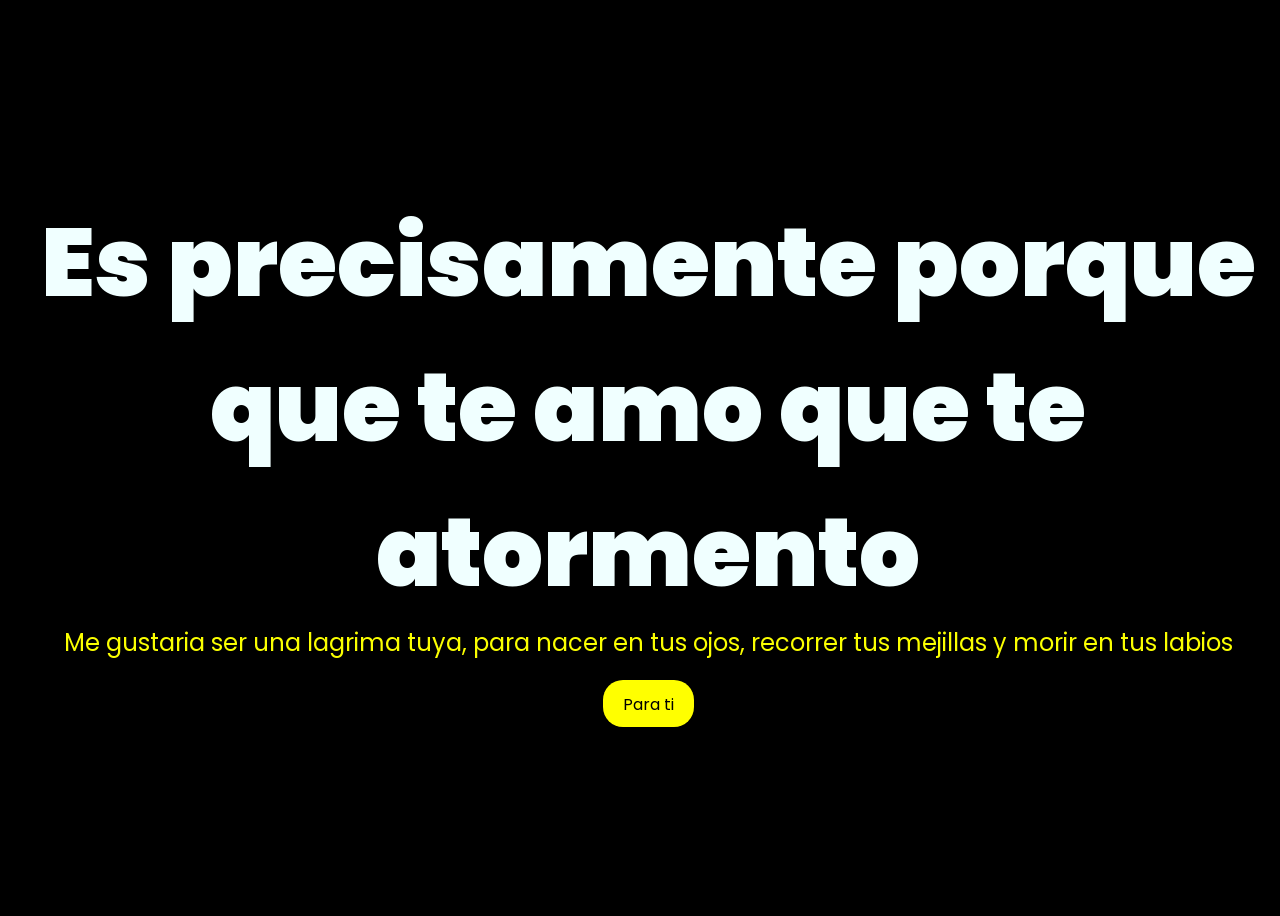
==== index.html @ 308d5e05 "Primer commit - Subiendo mi proyecto" ====
<!DOCTYPE html>
<html lang="en">
<head>
    <meta charset="UTF-8">
    <meta http-equiv="X-UA-Compatible" content="IE=edge">
    <meta name="viewport" content="width=device-width, initial-scale=1.0">
    <link rel="stylesheet" href="css/style.css">
    <link rel="icon" href="img/flowers.png" type="image/x-icon">
    <title>For you</title>
</head>
<body>
    <div class="greetings">

        <span>Es precisamente</span>
        <span>porque que te amo</span>
        <span>que te atormento</span>
    </div>
    
    <div class="greetings">
        <span></span>
        <span></span>
        <span></span>
        <span></span>
        <span></span>
        <span></span>
    </div>
    <div class="description">
        <span>Me gustaria ser una lagrima tuya, para nacer  en tus ojos, recorrer tus mejillas y morir en tus labios </span>
    </div>
    <div class="button">
        <button>
            <a href="FLORES.html">Para ti</a>
        </button>
        
    </div>
</body>
</html>
---- css/style.css ----
@import url('https://fonts.googleapis.com/css2?family=Poppins:ital,wght@0,500;1,900&display=swap');
*{
    font-family: 'Poppins',cursive;
}
body{
    color: azure;
    width: 100%;
    height: 100vh;
    display: flex;
    flex-direction: column;
    align-items: center;
    justify-content: center;
    background-color: black;
}
.greetings{
    font-size: 6rem;
    font-weight: 900;
    text-align: center;
    justify-content: flex-start;
}
.greetings > span{
    animation: glow 2.5s ease-in-out infinite;
}
@keyframes glow{
    0%, 100%{
        color: #fff;
        text-shadow: 0 0 12px #fbff00, 0 0 50px #fbff00, 0 0 100px #fbff00;
    }
    10%, 90%{
        color: #696565;
        text-shadow: none;
    }
}
.greetings > span:nth-child(2){
    animation-delay: .2s ;
}
.greetings > span:nth-child(3){
    animation-delay: .4s ;
}
.greetings > span:nth-child(4){
    animation-delay: .6s;
}
.greetings > span:nth-child(5){
    animation-delay: .8s;
}

.description{
    font-size: 1.5rem;
    margin-bottom: 20px;
}

.button a{
    text-decoration: none;
    font-size: 1rem;
    color: #111;
}

@media screen and (max-width:574px){
    .greetings{
        display: block;
        font-size: 3rem;
        font-weight: 500;
        text-align: center;
    }
    .description{
        font-size: 1rem;
    }
    
    .button a{
        font-size: .5rem;
    }
}

.description{
    color: #fbff00;
}

/* Estilo para el botón */
.button button {
    background-color: yellow; /* Fondo amarillo */
    border: none; /* Sin bordes */
    padding: 10px 20px; /* Ajusta el relleno según tu preferencia */
    font-size: 18px; /* Tamaño de fuente */
    cursor: pointer;
    position: relative; /* Necesario para el resplandor */
    border-radius: 20px; /* Esquinas redondeadas */
    transition: background-color 0.3s ease-in-out; /* Transición suave para el color de fondo */
  }
  
  /* Estilo para el enlace dentro del botón */
  .button button a {
    text-decoration: none; /* Elimina el subrayado del enlace */
    color: inherit; /* Hereda el color del texto del botón */
  }
  
  /* Efecto de resplandor al pasar el cursor sobre el botón */
  .button button:hover {
    background-color: orange; /* Cambia el color de fondo al pasar el mouse a naranja */
    box-shadow: 0 0 10px yellow, 0 0 20px yellow, 0 0 30px yellow; /* Efecto de resplandor amarillo */
  }
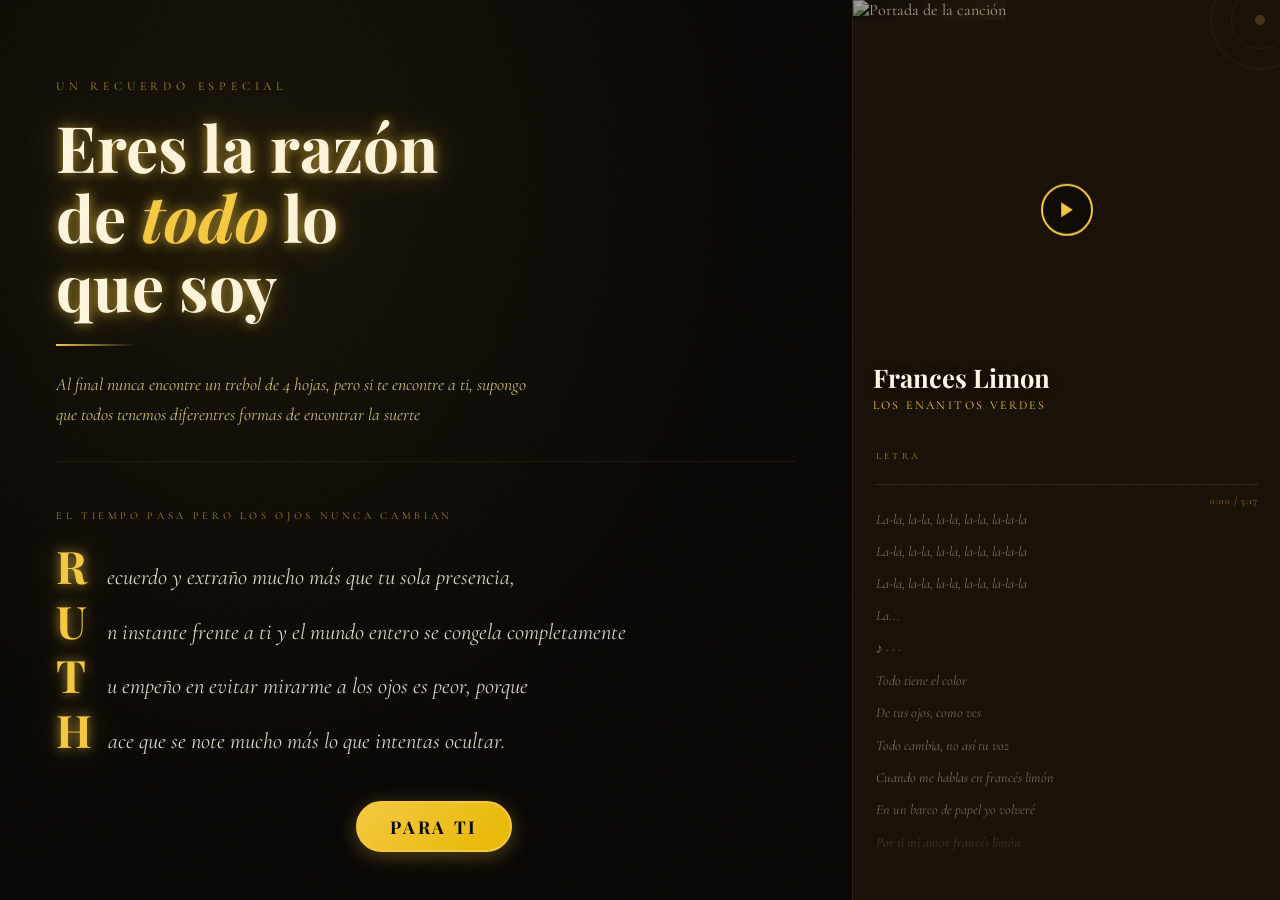
==== commit 89068c7e: "Actualizando la frase principal del index" ====
--- a/index.html
+++ b/index.html
@@ -1,37 +1,732 @@
 <!DOCTYPE html>
-<html lang="en">
+<html lang="es">
 <head>
-    <meta charset="UTF-8">
-    <meta http-equiv="X-UA-Compatible" content="IE=edge">
-    <meta name="viewport" content="width=device-width, initial-scale=1.0">
-    <link rel="stylesheet" href="css/style.css">
-    <link rel="icon" href="img/flowers.png" type="image/x-icon">
-    <title>For you</title>
+  <meta charset="UTF-8">
+  <meta name="viewport" content="width=device-width, initial-scale=1.0">
+  <title>For You RJD</title>
+  <link href="https://fonts.googleapis.com/css2?family=Playfair+Display:ital,wght@0,700;1,400&family=Cormorant+Garamond:ital,wght@0,300;1,600&display=swap" rel="stylesheet">
+  <style>
+    *, *::before, *::after { box-sizing: border-box; margin: 0; padding: 0; }
+
+    :root {
+      --gold: #f5c842;
+      --gold-dim: #a8872a;
+      --cream: #fdf6e3;
+      --dark: #0a0806;
+      --mid: #1a1208;
+      --glow: 0 0 12px #f5c842aa, 0 0 40px #f5c84255;
+    }
+
+    html, body {
+      height: 100%;
+      background: var(--dark);
+      color: var(--cream);
+      font-family: 'Cormorant Garamond', serif;
+      overflow: hidden;
+    }
+
+    /* Grain overlay */
+    body::before {
+      content: '';
+      position: fixed;
+      inset: 0;
+      background-image: url("data:image/svg+xml,%3Csvg viewBox='0 0 200 200' xmlns='http://www.w3.org/2000/svg'%3E%3Cfilter id='n'%3E%3CfeTurbulence type='fractalNoise' baseFrequency='0.9' numOctaves='4' stitchTiles='stitch'/%3E%3C/filter%3E%3Crect width='100%25' height='100%25' filter='url(%23n)' opacity='0.04'/%3E%3C/svg%3E");
+      pointer-events: none;
+      z-index: 100;
+      opacity: 0.4;
+    }
+
+    .layout {
+      display: grid;
+      grid-template-columns: 2fr 1fr;
+      height: 100vh;
+      gap: 0;
+    }
+
+    /* ─── LEFT PANEL ─── */
+    .left-panel {
+      display: flex;
+      flex-direction: column;
+      padding: 3rem 3.5rem;
+      border-right: 1px solid #f5c84222;
+      position: relative;
+      overflow: hidden;
+    }
+
+    .left-panel::after {
+      content: '';
+      position: absolute;
+      inset: 0;
+      background: radial-gradient(ellipse at 30% 20%, #f5c84210 0%, transparent 60%);
+      pointer-events: none;
+    }
+
+    /* Title section — top ~60% */
+    .title-section {
+      flex: 3;
+      display: flex;
+      flex-direction: column;
+      justify-content: center;
+      align-items: flex-start;
+    }
+
+    .eyebrow {
+      font-family: 'Cormorant Garamond', serif;
+      font-size: 0.75rem;
+      letter-spacing: 0.4em;
+      color: var(--gold-dim);
+      text-transform: uppercase;
+      margin-bottom: 1.2rem;
+      opacity: 0;
+      animation: fadeUp 1s 0.3s forwards;
+    }
+
+    .main-title {
+      font-family: 'Playfair Display', serif;
+      font-size: clamp(2.8rem, 5vw, 5rem);
+      font-weight: 700;
+      line-height: 1.08;
+      color: var(--cream);
+      text-shadow: var(--glow);
+      opacity: 0;
+      animation: fadeUp 1s 0.6s forwards;
+    }
+
+    .main-title em {
+      font-style: italic;
+      color: var(--gold);
+    }
+
+    .title-divider {
+      width: 80px;
+      height: 2px;
+      background: linear-gradient(90deg, var(--gold), transparent);
+      margin: 1.5rem 0;
+      opacity: 0;
+      animation: fadeUp 1s 0.9s forwards;
+    }
+
+    .subtitle {
+      font-size: 1.1rem;
+      font-style: italic;
+      color: #c9b97a;
+      max-width: 480px;
+      line-height: 1.7;
+      opacity: 0;
+      animation: fadeUp 1s 1.1s forwards;
+    }
+
+    /* Acrostic section — bottom ~40% */
+    .acrostic-section {
+      flex: 2;
+      display: flex;
+      flex-direction: column;
+      justify-content: center;
+      border-top: 1px solid #f5c84215;
+      padding-top: 2rem;
+    }
+
+    .acrostic-label {
+      font-size: 0.65rem;
+      letter-spacing: 0.35em;
+      color: var(--gold-dim);
+      text-transform: uppercase;
+      margin-bottom: 1.4rem;
+      opacity: 0;
+      animation: fadeUp 1s 1.3s forwards;
+    }
+
+    .acrostic {
+      display: flex;
+      flex-direction: column;
+      gap: 0.55rem;
+    }
+
+    .acrostic-line {
+      display: flex;
+      align-items: baseline;
+      gap: 1rem;
+      opacity: 0;
+    }
+
+    .acrostic-line:nth-child(1) { animation: slideIn 0.8s 1.6s forwards; }
+    .acrostic-line:nth-child(2) { animation: slideIn 0.8s 1.9s forwards; }
+    .acrostic-line:nth-child(3) { animation: slideIn 0.8s 2.2s forwards; }
+    .acrostic-line:nth-child(4) { animation: slideIn 0.8s 2.5s forwards; }
+
+    .acrostic-letter {
+      font-family: 'Playfair Display', serif;
+      font-size: clamp(2rem, 3.5vw, 3.2rem);
+      font-weight: 700;
+      color: var(--gold);
+      text-shadow: var(--glow);
+      line-height: 1;
+      min-width: 2.2rem;
+    }
+
+    .acrostic-phrase {
+      font-family: 'Cormorant Garamond', serif;
+      font-size: clamp(1rem, 1.8vw, 1.4rem);
+      font-style: italic;
+      color: var(--cream);
+      opacity: 0.85;
+    }
+
+    /* ─── RIGHT PANEL ─── */
+    .right-panel {
+      display: flex;
+      flex-direction: column;
+      background: var(--mid);
+      position: relative;
+      overflow: hidden;
+    }
+
+    /* Image area — top half */
+    .image-area {
+      flex: 1;
+      position: relative;
+      overflow: hidden;
+      cursor: pointer;
+    }
+
+    .album-img {
+      width: 100%;
+      height: 100%;
+      object-fit: cover;
+      filter: brightness(0.6) sepia(0.3);
+      transition: filter 0.6s;
+    }
+
+    .image-area:hover .album-img,
+    .image-area.playing .album-img {
+      filter: brightness(0.75) sepia(0.1);
+    }
+
+    .img-overlay {
+      position: absolute;
+      inset: 0;
+      background: linear-gradient(to bottom, transparent 40%, var(--mid) 100%);
+    }
+
+    .song-title-block {
+      position: absolute;
+      bottom: 1.2rem;
+      left: 1.2rem;
+      right: 1.2rem;
+    }
+
+    .song-name {
+      font-family: 'Playfair Display', serif;
+      font-size: clamp(1rem, 2vw, 1.6rem);
+      font-weight: 700;
+      color: var(--cream);
+      text-shadow: 0 2px 12px #000a;
+      line-height: 1.2;
+    }
+
+    .song-artist {
+      font-size: 0.75rem;
+      letter-spacing: 0.2em;
+      color: var(--gold);
+      text-transform: uppercase;
+      margin-top: 0.3rem;
+    }
+
+    /* Play button */
+    .play-btn {
+      position: absolute;
+      top: 50%;
+      left: 50%;
+      transform: translate(-50%, -60%);
+      width: 52px;
+      height: 52px;
+      border-radius: 50%;
+      border: 2px solid var(--gold);
+      background: rgba(10,8,6,0.6);
+      display: flex;
+      align-items: center;
+      justify-content: center;
+      cursor: pointer;
+      transition: all 0.3s;
+      backdrop-filter: blur(4px);
+    }
+
+    .play-btn:hover {
+      background: var(--gold);
+      box-shadow: var(--glow);
+    }
+
+    .play-btn svg {
+      fill: var(--gold);
+      transition: fill 0.3s;
+    }
+
+    .play-btn:hover svg { fill: var(--dark); }
+
+    .image-area.playing .play-btn { opacity: 0; }
+    .image-area.playing:hover .play-btn { opacity: 1; }
+
+    /* Lyrics area — bottom half */
+    .lyrics-area {
+      flex: 1;
+      padding: 1.2rem 1.4rem;
+      overflow: hidden;
+      position: relative;
+      display: flex;
+      flex-direction: column;
+    }
+
+    .lyrics-label {
+      font-size: 0.6rem;
+      letter-spacing: 0.35em;
+      color: var(--gold-dim);
+      text-transform: uppercase;
+      margin-bottom: 0.8rem;
+      flex-shrink: 0;
+    }
+
+    .lyrics-scroll {
+      flex: 1;
+      overflow: hidden;
+      position: relative;
+    }
+
+    .lyrics-scroll::after {
+      content: '';
+      position: absolute;
+      bottom: 0;
+      left: 0;
+      right: 0;
+      height: 60px;
+      background: linear-gradient(transparent, var(--mid));
+      pointer-events: none;
+    }
+
+    .lyrics-inner {
+      display: flex;
+      flex-direction: column;
+      gap: 0.5rem;
+      transition: transform 0.8s cubic-bezier(0.25, 0.46, 0.45, 0.94);
+    }
+
+    .lyric-line {
+      font-size: clamp(0.72rem, 1.1vw, 0.95rem);
+      font-style: italic;
+      color: #7a6e56;
+      line-height: 1.5;
+      transition: color 0.5s, font-size 0.5s, text-shadow 0.5s;
+      padding: 0.1rem 0;
+    }
+
+    .lyric-line.active {
+      color: var(--cream);
+      font-size: clamp(0.85rem, 1.3vw, 1.1rem);
+      text-shadow: 0 0 18px #f5c84288;
+    }
+
+    .lyric-line.past {
+      color: #4a4235;
+    }
+
+    /* Progress bar */
+    .progress-bar {
+      height: 1px;
+      background: #f5c84222;
+      margin: 0.6rem 0;
+      flex-shrink: 0;
+      position: relative;
+      cursor: pointer;
+    }
+
+    .progress-fill {
+      height: 100%;
+      background: var(--gold);
+      width: 0%;
+      transition: width 0.5s linear;
+      box-shadow: 0 0 6px var(--gold);
+    }
+
+    .time-display {
+      font-size: 0.6rem;
+      letter-spacing: 0.1em;
+      color: var(--gold-dim);
+      text-align: right;
+      flex-shrink: 0;
+    }
+
+    /* Vinyl spinner (decorative) */
+    .vinyl {
+      position: absolute;
+      top: -30px;
+      right: -30px;
+      width: 100px;
+      height: 100px;
+      border-radius: 50%;
+      border: 2px solid #f5c84222;
+      opacity: 0.3;
+      animation: spin 4s linear infinite paused;
+    }
+
+    .vinyl.spinning { animation-play-state: running; }
+    .vinyl::before {
+      content: '';
+      position: absolute;
+      inset: 20%;
+      border-radius: 50%;
+      border: 1px solid #f5c84233;
+    }
+    .vinyl::after {
+      content: '';
+      position: absolute;
+      inset: 45%;
+      border-radius: 50%;
+      background: var(--gold-dim);
+    }
+
+    /* ─── Animations ─── */
+    @keyframes fadeUp {
+      from { opacity: 0; transform: translateY(20px); }
+      to   { opacity: 1; transform: translateY(0); }
+    }
+
+    @keyframes slideIn {
+      from { opacity: 0; transform: translateX(-30px); }
+      to   { opacity: 1; transform: translateX(0); }
+    }
+
+    @keyframes spin {
+      from { transform: rotate(0deg); }
+      to   { transform: rotate(360deg); }
+    }
+
+    /* No audio notice */
+    .no-audio-note {
+      font-size: 0.6rem;
+      color: var(--gold-dim);
+      text-align: center;
+      padding: 0.4rem;
+      opacity: 0.6;
+      flex-shrink: 0;
+    }
+
+    /* ─── BOTÓN STYLES ─── */
+    .greetings {
+      align-self: center;
+      margin-top: 2rem;
+      margin-right: -1rem;
+      padding: 12px 32px;
+      background: linear-gradient(135deg, var(--gold) 0%, #e6b800 100%);
+      border: 2px solid var(--gold);
+      border-radius: 30px;
+      font-family: 'Playfair Display', serif;
+      font-size: 1.1rem;
+      font-weight: 700;
+      color: var(--dark);
+      cursor: pointer;
+      transition: all 0.4s cubic-bezier(0.23, 1, 0.320, 1);
+      box-shadow: 0 4px 20px rgba(245, 200, 66, 0.3);
+      text-transform: uppercase;
+      letter-spacing: 0.15em;
+      position: relative;
+      overflow: hidden;
+      display: flex;
+      justify-content: center;
+      align-items: center;
+    }
+
+    .greetings::before {
+      content: '';
+      position: absolute;
+      top: 0;
+      left: -100%;
+      width: 100%;
+      height: 100%;
+      background: linear-gradient(90deg, transparent, rgba(255,255,255,0.3), transparent);
+      transition: left 0.6s;
+    }
+
+    .greetings:hover::before {
+      left: 100%;
+    }
+
+    .greetings:hover {
+      background: linear-gradient(135deg, #ffde4d 0%, var(--gold) 100%);
+      box-shadow: 0 0 30px var(--glow), 0 8px 25px rgba(245, 200, 66, 0.5);
+      transform: translateY(-3px);
+      border-color: #ffff00;
+    }
+
+    .greetings:active {
+      transform: translateY(-1px);
+      box-shadow: 0 2px 15px rgba(245, 200, 66, 0.3);
+    }
+
+    .greetings a {
+      text-decoration: none;
+      color: inherit;
+      display: flex;
+      justify-content: center;
+      align-items: center;
+    }
+
+    /* Responsive */
+    @media (max-width: 700px) {
+      html, body { overflow: auto; }
+      .layout { grid-template-columns: 1fr; height: auto; }
+      .left-panel { padding: 2rem; }
+      .right-panel { min-height: 60vh; }
+      .greetings {
+        padding: 10px 24px;
+        font-size: 0.95rem;
+      }
+    }
+  </style>
 </head>
 <body>
-    <div class="greetings">
-
-        <span>Es precisamente</span>
-        <span>porque que te amo</span>
-        <span>que te atormento</span>
+
+<div class="layout">
+
+  <!-- ══════════ LEFT PANEL ══════════ -->
+  <div class="left-panel">
+
+    <!-- Title section -->
+    <div class="title-section">
+      <p class="eyebrow">Un recuerdo especial</p>
+      <h1 class="main-title">
+        Eres la razón<br>de <em>todo</em> lo<br>que soy
+      </h1>
+      <div class="title-divider"></div>
+      <p class="subtitle">
+        Al final nunca encontre un trebol de 4 hojas, pero si te encontre a ti, supongo que todos tenemos diferentres formas de encontrar la suerte
+      </p>
     </div>
-    
-    <div class="greetings">
-        <span></span>
-        <span></span>
-        <span></span>
-        <span></span>
-        <span></span>
-        <span></span>
+
+    <!-- Acrostic section -->
+    <div class="acrostic-section">
+      <p class="acrostic-label">El tiempo pasa pero los ojos nunca cambian</p>
+      <div class="acrostic">
+        <div class="acrostic-line">
+          <span class="acrostic-letter">R</span>
+          <span class="acrostic-phrase">ecuerdo y extraño mucho más que tu sola presencia,</span>
+        </div>
+        <div class="acrostic-line">
+          <span class="acrostic-letter">U</span>
+          <span class="acrostic-phrase">n instante frente a ti y el mundo entero se congela completamente</span>
+        </div>
+        <div class="acrostic-line">
+          <span class="acrostic-letter">T</span>
+          <span class="acrostic-phrase">u empeño en evitar mirarme a los ojos es peor, porque</span>
+        </div>
+        <div class="acrostic-line">
+          <span class="acrostic-letter">H</span>
+          <span class="acrostic-phrase">ace que se note mucho más lo que intentas ocultar.</span>
+        </div>
+      </div>
     </div>
-    <div class="description">
-        <span>Me gustaria ser una lagrima tuya, para nacer  en tus ojos, recorrer tus mejillas y morir en tus labios </span>
+    <button class="greetings">
+        <a href="FLORES.html">Para ti</a>
+    </button>
+
+  </div>
+
+  <!-- ══════════ RIGHT PANEL ══════════ -->
+  <div class="right-panel">
+    <div class="vinyl" id="vinyl"></div>
+
+    <!-- Image + song title -->
+    <div class="image-area" id="imageArea" onclick="togglePlay()">
+      <!-- Replace src with your actual image path: img/flowers.png or similar -->
+      <img class="album-img" id="albumImg"
+           src="https://images.unsplash.com/photo-1518621736915-f3b1c41bfd00?w=600&q=80"
+           alt="Portada de la canción"
+           onerror="this.style.background='linear-gradient(135deg,#1a1208,#3a2a08)';this.removeAttribute('src')">
+      <div class="img-overlay"></div>
+
+      <div class="play-btn" id="playBtn">
+        <svg id="playIcon" width="20" height="20" viewBox="0 0 24 24">
+          <polygon points="5,3 19,12 5,21"/>
+        </svg>
+      </div>
+
+      <div class="song-title-block">
+        <p class="song-name" id="songNameDisplay">Nombre de la canción</p>
+        <p class="song-artist" id="songArtistDisplay">Artista</p>
+      </div>
     </div>
-    <div class="button">
-        <button>
-            <a href="FLORES.html">Para ti</a>
-        </button>
-        
+
+    <!-- Lyrics -->
+    <div class="lyrics-area">
+      <p class="lyrics-label">Letra</p>
+      <div class="progress-bar" id="progressBar" onclick="seekAudio(event)">
+        <div class="progress-fill" id="progressFill"></div>
+      </div>
+      <p class="time-display" id="timeDisplay">0:00 / 5:17</p>
+      <div class="lyrics-scroll">
+        <div class="lyrics-inner" id="lyricsInner">
+          <!-- Lines injected by JS -->
+        </div>
+      </div>
+      <p class="no-audio-note" id="noAudioNote">
+      </p>
     </div>
+
+  </div>
+</div>
+
+<audio id="audio" preload="auto">
+    <source src="img/Enanitos Verdes - Frances Limon.mp3" type="audio/mpeg">
+</audio>
+<script>
+  // ──────────────────────────────────────────
+  // CONFIGURACIÓN — edita aquí tu canción
+  // ──────────────────────────────────────────
+  const SONG_NAME   = "Frances Limon";          // nombre que aparece en pantalla
+  const SONG_ARTIST = "Los Enanitos Verdes";         // artista
+  const ALBUM_IMG   = "img/Florecita.mp3";  // imagen de portada (puedes usar img/flowers.png)
+
+  // Letra de la canción con los tiempos en segundos en que empieza cada línea.
+  // Ajusta los tiempos según tu canción real.
+  const LYRICS = [
+  { time:  0,   text: "La-la, la-la, la-la, la-la, la-la-la" },
+  { time:  4,   text: "La-la, la-la, la-la, la-la, la-la-la" },
+  { time:  7,   text: "La-la, la-la, la-la, la-la, la-la-la" },
+  { time:  11,   text: "La..." },
+  { time: 15, text: "♪ · · ·" },
+  { time: 47,   text: "Todo tiene el color" },
+  { time: 54,   text: "De tus ojos, como ves" },
+  { time: 62,   text: "Todo cambia, no así tu voz" },
+  { time: 70,   text: "Cuando me hablas en francés limón" },
+  { time: 75,   text: "En un barco de papel yo volveré" },
+  { time: 83,   text: "Por ti mi amor francés limón" },
+  { time: 90,   text: "Las luces de la ciudad se apagarán" },
+  { time: 98,   text: "Te besaré, me besarás" },
+  { time: 108,   text: "Me encanta tu actitud" },
+  { time: 115,   text: "Dios conserve tu salud" },
+  { time: 123,   text: "Solo por mirarte comprendí" },
+  { time: 130,   text: "Para qué yo vine aquí" },
+  { time: 136,   text: "En un barco de papel yo volveré" },
+  { time: 144,   text: "Por ti mi amor francés limón" },
+  { time: 151,   text: "Las luces de la ciudad se apagarán" },
+  { time: 159,   text: "Te besaré, me besarás" },
+  { time: 167, text: "♪ · · ·" },
+  { time: 198,   text: "La-la, la-la, la-la, la-la, la-la-la" },
+  { time: 202,   text: "La-la, la-la, la-la, la-la, la-la-la" },
+  { time: 206,   text: "La-la, la-la, la-la, la-la, la-la-la" },
+  { time: 209,   text: "La-la, la-la, la-la, la-la, la-la-la" },
+  { time: 214,   text: "Me encanta tu actitud" },
+  { time: 221,   text: "Y tus ojos, como ves" },
+  { time: 229,   text: "Todo cambia, no así tu voz" },
+  { time: 237,   text: "Cuando me hablas en francés limón" },
+  { time: 243,  text: "En un barco de papel yo volveré" },
+  { time: 251,  text: "Por ti mi amor francés limón" },
+  { time: 258,  text: "Las luces de la ciudad se apagarán" },
+  { time: 266,  text: "Te besaré, me besarás" },
+  { time: 274, text: "♪ · · ·" },
+];
+
+  // ──────────────────────────────────────────
+  // Inicialización
+  // ──────────────────────────────────────────
+  document.getElementById('songNameDisplay').textContent   = SONG_NAME;
+  document.getElementById('songArtistDisplay').textContent = SONG_ARTIST;
+
+  const audio       = document.getElementById('audio');
+  const lyricsInner = document.getElementById('lyricsInner');
+  const imageArea   = document.getElementById('imageArea');
+  const vinyl       = document.getElementById('vinyl');
+  const playIcon    = document.getElementById('playIcon');
+  const progressFill= document.getElementById('progressFill');
+  const timeDisplay = document.getElementById('timeDisplay');
+
+  let isPlaying = false;
+  let currentLineIdx = -1;
+
+  // Build lyric lines
+  LYRICS.forEach((line, i) => {
+    const el = document.createElement('div');
+    el.className = 'lyric-line';
+    el.id = 'line-' + i;
+    el.textContent = line.text;
+    lyricsInner.appendChild(el);
+  });
+
+  function togglePlay() {
+    if (isPlaying) {
+      audio.pause();
+      setPlaying(false);
+    } else {
+      audio.play().catch(() => {
+        document.getElementById('noAudioNote').textContent =
+          '⚠ No se encontró el audio · Reemplaza "img/Florecita.mp3" con tu archivo';
+      });
+      setPlaying(true);
+    }
+  }
+
+  function setPlaying(state) {
+    isPlaying = state;
+    imageArea.classList.toggle('playing', state);
+    vinyl.classList.toggle('spinning', state);
+    // Swap play/pause icon
+    playIcon.innerHTML = state
+      ? '<rect x="6" y="4" width="4" height="16"/><rect x="14" y="4" width="4" height="16"/>'
+      : '<polygon points="5,3 19,12 5,21"/>';
+  }
+
+  audio.addEventListener('ended', () => setPlaying(false));
+
+  // Time update → lyrics + progress
+  audio.addEventListener('timeupdate', () => {
+    const t = audio.currentTime;
+    const dur = audio.duration || 0;
+
+    // Progress
+    if (dur) {
+      progressFill.style.width = (t / dur * 100) + '%';
+      timeDisplay.textContent = fmt(t) + ' / ' + fmt(dur);
+    }
+
+    // Find active line
+    let activeIdx = -1;
+    for (let i = LYRICS.length - 1; i >= 0; i--) {
+      if (t >= LYRICS[i].time) { activeIdx = i; break; }
+    }
+
+    if (activeIdx !== currentLineIdx) {
+      currentLineIdx = activeIdx;
+      updateLyrics(activeIdx);
+    }
+  });
+
+  function updateLyrics(activeIdx) {
+    const lines = lyricsInner.querySelectorAll('.lyric-line');
+    lines.forEach((el, i) => {
+      el.classList.remove('active', 'past');
+      if (i < activeIdx)  el.classList.add('past');
+      if (i === activeIdx) el.classList.add('active');
+    });
+
+    // Scroll active line into view (centered)
+    if (activeIdx >= 0) {
+      const activeLine = document.getElementById('line-' + activeIdx);
+      const scrollEl = lyricsInner.parentElement;
+      const offset = activeLine.offsetTop - scrollEl.clientHeight / 2 + activeLine.clientHeight / 2;
+      lyricsInner.style.transform = `translateY(${-Math.max(0, offset)}px)`;
+    }
+  }
+
+  function seekAudio(e) {
+    if (!audio.duration) return;
+    const rect = document.getElementById('progressBar').getBoundingClientRect();
+    const ratio = (e.clientX - rect.left) / rect.width;
+    audio.currentTime = ratio * audio.duration;
+  }
+
+  function fmt(s) {
+    const m = Math.floor(s / 60);
+    const sec = Math.floor(s % 60).toString().padStart(2, '0');
+    return m + ':' + sec;
+  }
+</script>
 </body>
 </html>
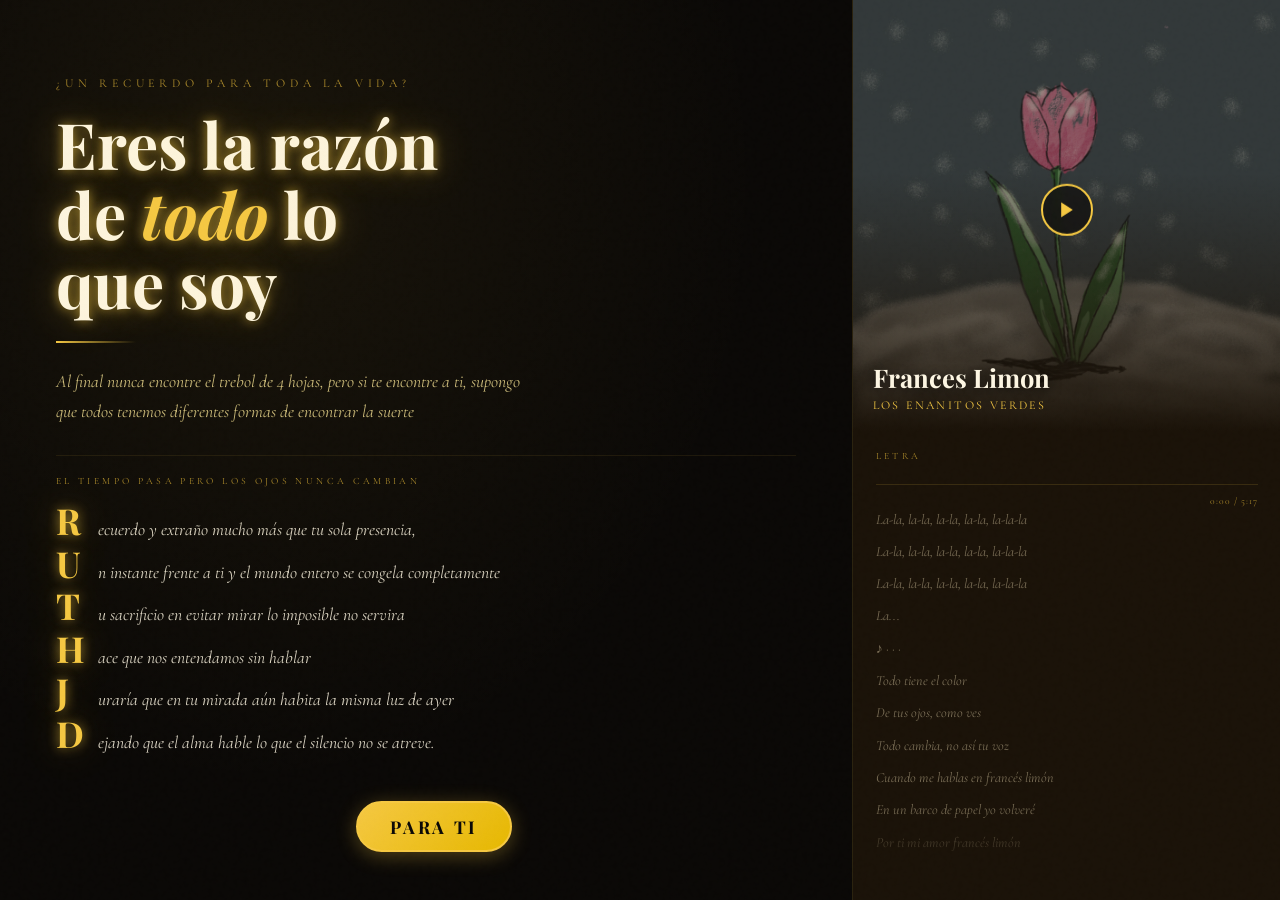
==== commit 77565c3c: "Actualizando musica" ====
--- a/index.html
+++ b/index.html
@@ -1,12 +1,21 @@
 <!DOCTYPE html>
 <html lang="es">
+
 <head>
   <meta charset="UTF-8">
   <meta name="viewport" content="width=device-width, initial-scale=1.0">
   <title>For You RJD</title>
-  <link href="https://fonts.googleapis.com/css2?family=Playfair+Display:ital,wght@0,700;1,400&family=Cormorant+Garamond:ital,wght@0,300;1,600&display=swap" rel="stylesheet">
+  <link
+    href="https://fonts.googleapis.com/css2?family=Playfair+Display:ital,wght@0,700;1,400&family=Cormorant+Garamond:ital,wght@0,300;1,600&display=swap"
+    rel="stylesheet">
   <style>
-    *, *::before, *::after { box-sizing: border-box; margin: 0; padding: 0; }
+    *,
+    *::before,
+    *::after {
+      box-sizing: border-box;
+      margin: 0;
+      padding: 0;
+    }
 
     :root {
       --gold: #f5c842;
@@ -17,12 +26,194 @@
       --glow: 0 0 12px #f5c842aa, 0 0 40px #f5c84255;
     }
 
-    html, body {
+    html,
+    body {
       height: 100%;
       background: var(--dark);
       color: var(--cream);
       font-family: 'Cormorant Garamond', serif;
       overflow: hidden;
+    }
+
+    /* ─── BARCO DE PAPEL ─── */
+    .boat-scene {
+      align-self: center;
+      width: 100%;
+      max-width: 280px;
+      margin: 0 auto 1rem;
+      position: relative;
+      opacity: 0;
+      animation: fadeUp 1s 2.8s forwards;
+    }
+
+    .boat-svg {
+      width: 100%;
+      height: auto;
+      overflow: visible;
+    }
+
+    /* Barco meciéndose */
+    .boat-group {
+      animation: boat-rock 3.5s ease-in-out infinite;
+      transform-origin: 110px 64px;
+    }
+
+    @keyframes boat-rock {
+
+      0%,
+      100% {
+        transform: rotate(-2.5deg) translateY(0px);
+      }
+
+      25% {
+        transform: rotate(0deg) translateY(-1.5px);
+      }
+
+      50% {
+        transform: rotate(2.5deg) translateY(0px);
+      }
+
+      75% {
+        transform: rotate(0deg) translateY(1px);
+      }
+    }
+
+    /* Ondas */
+    .wave {
+      animation: wave-move 3s ease-in-out infinite;
+    }
+
+    .wave1 {
+      animation-delay: 0s;
+    }
+
+    .wave2 {
+      animation-delay: 0.4s;
+    }
+
+    .wave3 {
+      animation-delay: 0.8s;
+    }
+
+    @keyframes wave-move {
+
+      0%,
+      100% {
+        d: path("M0,68 Q27,63 55,68 Q82,73 110,68 Q137,63 165,68 Q192,73 220,68");
+      }
+
+      50% {
+        d: path("M0,70 Q27,65 55,70 Q82,75 110,70 Q137,65 165,70 Q192,75 220,70");
+      }
+    }
+
+    /* Reflejo parpadeante */
+    .reflection {
+      animation: reflect-pulse 3.5s ease-in-out infinite;
+    }
+
+    @keyframes reflect-pulse {
+
+      0%,
+      100% {
+        opacity: 0.08;
+        rx: 18;
+      }
+
+      50% {
+        opacity: 0.15;
+        rx: 22;
+      }
+    }
+
+    /* Hojitas en agua */
+    .wleaf {
+      animation: leaf-drift 4s ease-in-out infinite;
+    }
+
+    .wl1 {
+      animation-delay: 0s;
+    }
+
+    .wl2 {
+      animation-delay: 1.2s;
+    }
+
+    .wl3 {
+      animation-delay: 2.1s;
+    }
+
+    @keyframes leaf-drift {
+
+      0%,
+      100% {
+        transform: rotate(-15deg) translateX(0);
+      }
+
+      50% {
+        transform: rotate(-10deg) translateX(3px);
+      }
+    }
+
+    /* Hojas cayendo */
+    .falling-leaves {
+      position: absolute;
+      width: 100%;
+      height: 100%;
+      top: -20px;
+      pointer-events: none;
+      overflow: hidden;
+    }
+
+    .leaf-fall {
+      position: absolute;
+      font-size: 0.9rem;
+      animation: leaf-fall-anim linear infinite;
+      opacity: 0;
+    }
+
+    .lf1 {
+      left: 10%;
+      animation-duration: 5s;
+      animation-delay: 0s;
+    }
+
+    .lf2 {
+      left: 75%;
+      animation-duration: 6s;
+      animation-delay: 1.5s;
+    }
+
+    .lf3 {
+      left: 35%;
+      animation-duration: 4.5s;
+      animation-delay: 2.8s;
+    }
+
+    .lf4 {
+      left: 55%;
+      animation-duration: 5.5s;
+      animation-delay: 0.8s;
+    }
+
+    @keyframes leaf-fall-anim {
+      0% {
+        transform: translateY(-10px) rotate(0deg);
+        opacity: 0;
+      }
+
+      10% {
+        opacity: 0.8;
+      }
+
+      80% {
+        opacity: 0.6;
+      }
+
+      100% {
+        transform: translateY(90px) rotate(180deg);
+        opacity: 0;
+      }
     }
 
     /* Grain overlay */
@@ -112,8 +303,6 @@
       color: #c9b97a;
       max-width: 480px;
       line-height: 1.7;
-      opacity: 0;
-      animation: fadeUp 1s 1.1s forwards;
     }
 
     /* Acrostic section — bottom ~40% */
@@ -121,17 +310,18 @@
       flex: 2;
       display: flex;
       flex-direction: column;
-      justify-content: center;
+      justify-content: flex-start;
       border-top: 1px solid #f5c84215;
-      padding-top: 2rem;
+      padding-top: 1.2rem;
+      margin-bottom: 1rem;
     }
 
     .acrostic-label {
-      font-size: 0.65rem;
+      font-size: 0.6rem;
       letter-spacing: 0.35em;
       color: var(--gold-dim);
       text-transform: uppercase;
-      margin-bottom: 1.4rem;
+      margin-bottom: 1rem;
       opacity: 0;
       animation: fadeUp 1s 1.3s forwards;
     }
@@ -139,34 +329,53 @@
     .acrostic {
       display: flex;
       flex-direction: column;
-      gap: 0.55rem;
+      gap: 0.35rem;
     }
 
     .acrostic-line {
       display: flex;
       align-items: baseline;
-      gap: 1rem;
+      gap: 0.8rem;
       opacity: 0;
     }
 
-    .acrostic-line:nth-child(1) { animation: slideIn 0.8s 1.6s forwards; }
-    .acrostic-line:nth-child(2) { animation: slideIn 0.8s 1.9s forwards; }
-    .acrostic-line:nth-child(3) { animation: slideIn 0.8s 2.2s forwards; }
-    .acrostic-line:nth-child(4) { animation: slideIn 0.8s 2.5s forwards; }
+    .acrostic-line:nth-child(1) {
+      animation: slideIn 0.8s 1.6s forwards;
+    }
+
+    .acrostic-line:nth-child(2) {
+      animation: slideIn 0.8s 1.9s forwards;
+    }
+
+    .acrostic-line:nth-child(3) {
+      animation: slideIn 0.8s 2.2s forwards;
+    }
+
+    .acrostic-line:nth-child(4) {
+      animation: slideIn 0.8s 2.5s forwards;
+    }
+
+    .acrostic-line:nth-child(5) {
+      animation: slideIn 0.8s 2.8s forwards;
+    }
+
+    .acrostic-line:nth-child(6) {
+      animation: slideIn 0.8s 3.1s forwards;
+    }
 
     .acrostic-letter {
       font-family: 'Playfair Display', serif;
-      font-size: clamp(2rem, 3.5vw, 3.2rem);
+      font-size: clamp(1.8rem, 2.8vw, 2.6rem);
       font-weight: 700;
       color: var(--gold);
       text-shadow: var(--glow);
       line-height: 1;
-      min-width: 2.2rem;
+      min-width: 1.8rem;
     }
 
     .acrostic-phrase {
       font-family: 'Cormorant Garamond', serif;
-      font-size: clamp(1rem, 1.8vw, 1.4rem);
+      font-size: clamp(0.85rem, 1.5vw, 1.1rem);
       font-style: italic;
       color: var(--cream);
       opacity: 0.85;
@@ -195,6 +404,7 @@
       object-fit: cover;
       filter: brightness(0.6) sepia(0.3);
       transition: filter 0.6s;
+      background: linear-gradient(135deg, #1a1208, #3a2a08);
     }
 
     .image-area:hover .album-img,
@@ -242,7 +452,7 @@
       height: 52px;
       border-radius: 50%;
       border: 2px solid var(--gold);
-      background: rgba(10,8,6,0.6);
+      background: rgba(10, 8, 6, 0.6);
       display: flex;
       align-items: center;
       justify-content: center;
@@ -261,10 +471,17 @@
       transition: fill 0.3s;
     }
 
-    .play-btn:hover svg { fill: var(--dark); }
-
-    .image-area.playing .play-btn { opacity: 0; }
-    .image-area.playing:hover .play-btn { opacity: 1; }
+    .play-btn:hover svg {
+      fill: var(--dark);
+    }
+
+    .image-area.playing .play-btn {
+      opacity: 0;
+    }
+
+    .image-area.playing:hover .play-btn {
+      opacity: 1;
+    }
 
     /* Lyrics area — bottom half */
     .lyrics-area {
@@ -367,7 +584,10 @@
       animation: spin 4s linear infinite paused;
     }
 
-    .vinyl.spinning { animation-play-state: running; }
+    .vinyl.spinning {
+      animation-play-state: running;
+    }
+
     .vinyl::before {
       content: '';
       position: absolute;
@@ -375,6 +595,7 @@
       border-radius: 50%;
       border: 1px solid #f5c84233;
     }
+
     .vinyl::after {
       content: '';
       position: absolute;
@@ -385,18 +606,37 @@
 
     /* ─── Animations ─── */
     @keyframes fadeUp {
-      from { opacity: 0; transform: translateY(20px); }
-      to   { opacity: 1; transform: translateY(0); }
+      from {
+        opacity: 0;
+        transform: translateY(20px);
+      }
+
+      to {
+        opacity: 1;
+        transform: translateY(0);
+      }
     }
 
     @keyframes slideIn {
-      from { opacity: 0; transform: translateX(-30px); }
-      to   { opacity: 1; transform: translateX(0); }
+      from {
+        opacity: 0;
+        transform: translateX(-30px);
+      }
+
+      to {
+        opacity: 1;
+        transform: translateX(0);
+      }
     }
 
     @keyframes spin {
-      from { transform: rotate(0deg); }
-      to   { transform: rotate(360deg); }
+      from {
+        transform: rotate(0deg);
+      }
+
+      to {
+        transform: rotate(360deg);
+      }
     }
 
     /* No audio notice */
@@ -441,7 +681,7 @@
       left: -100%;
       width: 100%;
       height: 100%;
-      background: linear-gradient(90deg, transparent, rgba(255,255,255,0.3), transparent);
+      background: linear-gradient(90deg, transparent, rgba(255, 255, 255, 0.3), transparent);
       transition: left 0.6s;
     }
 
@@ -471,10 +711,25 @@
 
     /* Responsive */
     @media (max-width: 700px) {
-      html, body { overflow: auto; }
-      .layout { grid-template-columns: 1fr; height: auto; }
-      .left-panel { padding: 2rem; }
-      .right-panel { min-height: 60vh; }
+
+      html,
+      body {
+        overflow: auto;
+      }
+
+      .layout {
+        grid-template-columns: 1fr;
+        height: auto;
+      }
+
+      .left-panel {
+        padding: 2rem;
+      }
+
+      .right-panel {
+        min-height: 60vh;
+      }
+
       .greetings {
         padding: 10px 24px;
         font-size: 0.95rem;
@@ -482,251 +737,265 @@
     }
   </style>
 </head>
+
 <body>
 
-<div class="layout">
-
-  <!-- ══════════ LEFT PANEL ══════════ -->
-  <div class="left-panel">
-
-    <!-- Title section -->
-    <div class="title-section">
-      <p class="eyebrow">Un recuerdo especial</p>
-      <h1 class="main-title">
-        Eres la razón<br>de <em>todo</em> lo<br>que soy
-      </h1>
-      <div class="title-divider"></div>
-      <p class="subtitle">
-        Al final nunca encontre un trebol de 4 hojas, pero si te encontre a ti, supongo que todos tenemos diferentres formas de encontrar la suerte
-      </p>
-    </div>
-
-    <!-- Acrostic section -->
-    <div class="acrostic-section">
-      <p class="acrostic-label">El tiempo pasa pero los ojos nunca cambian</p>
-      <div class="acrostic">
-        <div class="acrostic-line">
-          <span class="acrostic-letter">R</span>
-          <span class="acrostic-phrase">ecuerdo y extraño mucho más que tu sola presencia,</span>
-        </div>
-        <div class="acrostic-line">
-          <span class="acrostic-letter">U</span>
-          <span class="acrostic-phrase">n instante frente a ti y el mundo entero se congela completamente</span>
-        </div>
-        <div class="acrostic-line">
-          <span class="acrostic-letter">T</span>
-          <span class="acrostic-phrase">u empeño en evitar mirarme a los ojos es peor, porque</span>
-        </div>
-        <div class="acrostic-line">
-          <span class="acrostic-letter">H</span>
-          <span class="acrostic-phrase">ace que se note mucho más lo que intentas ocultar.</span>
+  <div class="layout">
+
+    <!-- ══════════ LEFT PANEL ══════════ -->
+    <div class="left-panel">
+
+      <!-- Title section -->
+      <div class="title-section">
+        <p class="eyebrow">¿Un recuerdo para toda la vida?</p>
+        <h1 class="main-title">
+          Eres la razón<br>de <em>todo</em> lo<br>que soy
+        </h1>
+        <div class="title-divider"></div>
+        
+        <p class="subtitle">
+          Al final nunca encontre el trebol de 4 hojas, pero si te encontre a ti, supongo que todos tenemos diferentes
+          formas de encontrar la suerte
+        </p>
+      </div>
+
+      <!-- Acrostic section -->
+      <div class="acrostic-section">
+        <p class="acrostic-label">El tiempo pasa pero los ojos nunca cambian</p>
+        <div class="acrostic">
+          <div class="acrostic-line">
+            <span class="acrostic-letter">R</span>
+            <span class="acrostic-phrase">ecuerdo y extraño mucho más que tu sola presencia,</span>
+          </div>
+          <div class="acrostic-line">
+            <span class="acrostic-letter">U</span>
+            <span class="acrostic-phrase">n instante frente a ti y el mundo entero se congela completamente</span>
+          </div>
+          <div class="acrostic-line">
+            <span class="acrostic-letter">T</span>
+            <span class="acrostic-phrase">u sacrificio en evitar mirar lo imposible no servira</span>
+          </div>
+          <div class="acrostic-line">
+            <span class="acrostic-letter">H</span>
+            <span class="acrostic-phrase">ace que nos entendamos sin hablar</span>
+          </div>
+          <div class="acrostic-line">
+            <span class="acrostic-letter">J</span>
+            <span class="acrostic-phrase">uraría que en tu mirada aún habita la misma luz de ayer</span>
+          </div>
+          <div class="acrostic-line">
+            <span class="acrostic-letter">D</span>
+            <span class="acrostic-phrase">ejando que el alma hable lo que el silencio no se atreve.</span>
+          </div>
         </div>
       </div>
+      <button class="greetings" onclick="goToFlores()">
+        Para ti
+      </button>
+
     </div>
-    <button class="greetings">
-        <a href="FLORES.html">Para ti</a>
-    </button>
-
-  </div>
-
-  <!-- ══════════ RIGHT PANEL ══════════ -->
-  <div class="right-panel">
-    <div class="vinyl" id="vinyl"></div>
-
-    <!-- Image + song title -->
-    <div class="image-area" id="imageArea" onclick="togglePlay()">
-      <!-- Replace src with your actual image path: img/flowers.png or similar -->
-      <img class="album-img" id="albumImg"
-           src="https://images.unsplash.com/photo-1518621736915-f3b1c41bfd00?w=600&q=80"
-           alt="Portada de la canción"
-           onerror="this.style.background='linear-gradient(135deg,#1a1208,#3a2a08)';this.removeAttribute('src')">
-      <div class="img-overlay"></div>
-
-      <div class="play-btn" id="playBtn">
-        <svg id="playIcon" width="20" height="20" viewBox="0 0 24 24">
-          <polygon points="5,3 19,12 5,21"/>
-        </svg>
-      </div>
-
-      <div class="song-title-block">
-        <p class="song-name" id="songNameDisplay">Nombre de la canción</p>
-        <p class="song-artist" id="songArtistDisplay">Artista</p>
-      </div>
-    </div>
-
-    <!-- Lyrics -->
-    <div class="lyrics-area">
-      <p class="lyrics-label">Letra</p>
-      <div class="progress-bar" id="progressBar" onclick="seekAudio(event)">
-        <div class="progress-fill" id="progressFill"></div>
-      </div>
-      <p class="time-display" id="timeDisplay">0:00 / 5:17</p>
-      <div class="lyrics-scroll">
-        <div class="lyrics-inner" id="lyricsInner">
-          <!-- Lines injected by JS -->
+
+    <!-- ══════════ RIGHT PANEL ══════════ -->
+    <div class="right-panel">
+      <div class="vinyl" id="vinyl"></div>
+
+      <!-- Image + song title -->
+      <div class="image-area" id="imageArea" onclick="togglePlay()">
+        <img class="album-img" id="albumImg"
+          src="img/0x1900-000000-80-0-0.jpg" alt="Portada de la canción">
+        <div class="img-overlay"></div>
+
+        <div class="play-btn" id="playBtn">
+          <svg id="playIcon" width="20" height="20" viewBox="0 0 24 24">
+            <polygon points="5,3 19,12 5,21" />
+          </svg>
+        </div>
+
+        <div class="song-title-block">
+          <p class="song-name" id="songNameDisplay">Nombre de la canción</p>
+          <p class="song-artist" id="songArtistDisplay">Artista</p>
         </div>
       </div>
-      <p class="no-audio-note" id="noAudioNote">
-      </p>
+
+      <!-- Lyrics -->
+      <div class="lyrics-area">
+        <p class="lyrics-label">Letra</p>
+        <div class="progress-bar" id="progressBar" onclick="seekAudio(event)">
+          <div class="progress-fill" id="progressFill"></div>
+        </div>
+        <p class="time-display" id="timeDisplay">0:00 / 5:17</p>
+        <div class="lyrics-scroll">
+          <div class="lyrics-inner" id="lyricsInner">
+            <!-- Lines injected by JS -->
+          </div>
+        </div>
+        <p class="no-audio-note" id="noAudioNote">
+        </p>
+      </div>
+
     </div>
-
   </div>
-</div>
-
-<audio id="audio" preload="auto">
+
+  <audio id="audio" preloadimg="auto">
     <source src="img/Enanitos Verdes - Frances Limon.mp3" type="audio/mpeg">
-</audio>
-<script>
-  // ──────────────────────────────────────────
-  // CONFIGURACIÓN — edita aquí tu canción
-  // ──────────────────────────────────────────
-  const SONG_NAME   = "Frances Limon";          // nombre que aparece en pantalla
-  const SONG_ARTIST = "Los Enanitos Verdes";         // artista
-  const ALBUM_IMG   = "img/Florecita.mp3";  // imagen de portada (puedes usar img/flowers.png)
-
-  // Letra de la canción con los tiempos en segundos en que empieza cada línea.
-  // Ajusta los tiempos según tu canción real.
-  const LYRICS = [
-  { time:  0,   text: "La-la, la-la, la-la, la-la, la-la-la" },
-  { time:  4,   text: "La-la, la-la, la-la, la-la, la-la-la" },
-  { time:  7,   text: "La-la, la-la, la-la, la-la, la-la-la" },
-  { time:  11,   text: "La..." },
-  { time: 15, text: "♪ · · ·" },
-  { time: 47,   text: "Todo tiene el color" },
-  { time: 54,   text: "De tus ojos, como ves" },
-  { time: 62,   text: "Todo cambia, no así tu voz" },
-  { time: 70,   text: "Cuando me hablas en francés limón" },
-  { time: 75,   text: "En un barco de papel yo volveré" },
-  { time: 83,   text: "Por ti mi amor francés limón" },
-  { time: 90,   text: "Las luces de la ciudad se apagarán" },
-  { time: 98,   text: "Te besaré, me besarás" },
-  { time: 108,   text: "Me encanta tu actitud" },
-  { time: 115,   text: "Dios conserve tu salud" },
-  { time: 123,   text: "Solo por mirarte comprendí" },
-  { time: 130,   text: "Para qué yo vine aquí" },
-  { time: 136,   text: "En un barco de papel yo volveré" },
-  { time: 144,   text: "Por ti mi amor francés limón" },
-  { time: 151,   text: "Las luces de la ciudad se apagarán" },
-  { time: 159,   text: "Te besaré, me besarás" },
-  { time: 167, text: "♪ · · ·" },
-  { time: 198,   text: "La-la, la-la, la-la, la-la, la-la-la" },
-  { time: 202,   text: "La-la, la-la, la-la, la-la, la-la-la" },
-  { time: 206,   text: "La-la, la-la, la-la, la-la, la-la-la" },
-  { time: 209,   text: "La-la, la-la, la-la, la-la, la-la-la" },
-  { time: 214,   text: "Me encanta tu actitud" },
-  { time: 221,   text: "Y tus ojos, como ves" },
-  { time: 229,   text: "Todo cambia, no así tu voz" },
-  { time: 237,   text: "Cuando me hablas en francés limón" },
-  { time: 243,  text: "En un barco de papel yo volveré" },
-  { time: 251,  text: "Por ti mi amor francés limón" },
-  { time: 258,  text: "Las luces de la ciudad se apagarán" },
-  { time: 266,  text: "Te besaré, me besarás" },
-  { time: 274, text: "♪ · · ·" },
-];
-
-  // ──────────────────────────────────────────
-  // Inicialización
-  // ──────────────────────────────────────────
-  document.getElementById('songNameDisplay').textContent   = SONG_NAME;
-  document.getElementById('songArtistDisplay').textContent = SONG_ARTIST;
-
-  const audio       = document.getElementById('audio');
-  const lyricsInner = document.getElementById('lyricsInner');
-  const imageArea   = document.getElementById('imageArea');
-  const vinyl       = document.getElementById('vinyl');
-  const playIcon    = document.getElementById('playIcon');
-  const progressFill= document.getElementById('progressFill');
-  const timeDisplay = document.getElementById('timeDisplay');
-
-  let isPlaying = false;
-  let currentLineIdx = -1;
-
-  // Build lyric lines
-  LYRICS.forEach((line, i) => {
-    const el = document.createElement('div');
-    el.className = 'lyric-line';
-    el.id = 'line-' + i;
-    el.textContent = line.text;
-    lyricsInner.appendChild(el);
-  });
-
-  function togglePlay() {
-    if (isPlaying) {
-      audio.pause();
-      setPlaying(false);
-    } else {
-      audio.play().catch(() => {
-        document.getElementById('noAudioNote').textContent =
-          '⚠ No se encontró el audio · Reemplaza "img/Florecita.mp3" con tu archivo';
+  </audio>
+  <script>
+    function goToFlores() {
+      // Guarda el tiempo actual antes de salir
+      localStorage.setItem('audioTime', audio.currentTime);
+      localStorage.setItem('audioWasPlaying', isPlaying ? '1' : '0');
+      window.location.href = 'FLORES.html';
+    }
+
+    // ──────────────────────────────────────────
+    // CONFIGURACIÓN — edita aquí tu canción
+    // ──────────────────────────────────────────
+    const SONG_NAME = "Frances Limon";
+    const SONG_ARTIST = "Los Enanitos Verdes";
+
+    // Letra de la canción con los tiempos en segundos
+    const LYRICS = [
+      { time: 0, text: "La-la, la-la, la-la, la-la, la-la-la" },
+      { time: 4, text: "La-la, la-la, la-la, la-la, la-la-la" },
+      { time: 7, text: "La-la, la-la, la-la, la-la, la-la-la" },
+      { time: 11, text: "La..." },
+      { time: 15, text: "♪ · · ·" },
+      { time: 47, text: "Todo tiene el color" },
+      { time: 54, text: "De tus ojos, como ves" },
+      { time: 62, text: "Todo cambia, no así tu voz" },
+      { time: 70, text: "Cuando me hablas en francés limón" },
+      { time: 75, text: "En un barco de papel yo volveré" },
+      { time: 83, text: "Por ti mi amor francés limón" },
+      { time: 90, text: "Las luces de la ciudad se apagarán" },
+      { time: 98, text: "Te besaré, me besarás" },
+      { time: 108, text: "Me encanta tu actitud" },
+      { time: 115, text: "Dios conserve tu salud" },
+      { time: 123, text: "Solo por mirarte comprendí" },
+      { time: 130, text: "Para qué yo vine aquí" },
+      { time: 136, text: "En un barco de papel yo volveré" },
+      { time: 144, text: "Por ti mi amor francés limón" },
+      { time: 151, text: "Las luces de la ciudad se apagarán" },
+      { time: 159, text: "Te besaré, me besarás" },
+      { time: 167, text: "♪ · · ·" },
+      { time: 198, text: "La-la, la-la, la-la, la-la, la-la-la" },
+      { time: 202, text: "La-la, la-la, la-la, la-la, la-la-la" },
+      { time: 206, text: "La-la, la-la, la-la, la-la, la-la-la" },
+      { time: 209, text: "La-la, la-la, la-la, la-la, la-la-la" },
+      { time: 214, text: "Me encanta tu actitud" },
+      { time: 221, text: "Y tus ojos, como ves" },
+      { time: 229, text: "Todo cambia, no así tu voz" },
+      { time: 237, text: "Cuando me hablas en francés limón" },
+      { time: 243, text: "En un barco de papel yo volveré" },
+      { time: 251, text: "Por ti mi amor francés limón" },
+      { time: 258, text: "Las luces de la ciudad se apagarán" },
+      { time: 266, text: "Te besaré, me besarás" },
+      { time: 274, text: "♪ · · ·" },
+    ];
+
+    // ──────────────────────────────────────────
+    // Inicialización
+    // ──────────────────────────────────────────
+    document.getElementById('songNameDisplay').textContent = SONG_NAME;
+    document.getElementById('songArtistDisplay').textContent = SONG_ARTIST;
+
+    const audio = document.getElementById('audio');
+    const lyricsInner = document.getElementById('lyricsInner');
+    const imageArea = document.getElementById('imageArea');
+    const vinyl = document.getElementById('vinyl');
+    const playIcon = document.getElementById('playIcon');
+    const progressFill = document.getElementById('progressFill');
+    const timeDisplay = document.getElementById('timeDisplay');
+
+    let isPlaying = false;
+    let currentLineIdx = -1;
+
+    // Build lyric lines
+    LYRICS.forEach((line, i) => {
+      const el = document.createElement('div');
+      el.className = 'lyric-line';
+      el.id = 'line-' + i;
+      el.textContent = line.text;
+      lyricsInner.appendChild(el);
+    });
+
+    function togglePlay() {
+      if (isPlaying) {
+        audio.pause();
+        setPlaying(false);
+      } else {
+        audio.play().catch(() => {
+          document.getElementById('noAudioNote').textContent =
+            '⚠ No se encontró el audio · Reemplaza "img/Enanitos Verdes - Frances Limon.mp3" con tu archivo';
+        });
+        setPlaying(true);
+      }
+    }
+
+    function setPlaying(state) {
+      isPlaying = state;
+      imageArea.classList.toggle('playing', state);
+      vinyl.classList.toggle('spinning', state);
+      // Swap play/pause icon
+      playIcon.innerHTML = state
+        ? '<rect x="6" y="4" width="4" height="16"/><rect x="14" y="4" width="4" height="16"/>'
+        : '<polygon points="5,3 19,12 5,21"/>';
+    }
+
+    audio.addEventListener('ended', () => setPlaying(false));
+
+    // Time update → lyrics + progress
+    audio.addEventListener('timeupdate', () => {
+      const t = audio.currentTime;
+      const dur = audio.duration || 0;
+
+      // Progress
+      if (dur) {
+        progressFill.style.width = (t / dur * 100) + '%';
+        timeDisplay.textContent = fmt(t) + ' / ' + fmt(dur);
+      }
+
+      // Find active line
+      let activeIdx = -1;
+      for (let i = LYRICS.length - 1; i >= 0; i--) {
+        if (t >= LYRICS[i].time) { activeIdx = i; break; }
+      }
+
+      if (activeIdx !== currentLineIdx) {
+        currentLineIdx = activeIdx;
+        updateLyrics(activeIdx);
+      }
+    });
+
+    function updateLyrics(activeIdx) {
+      const lines = lyricsInner.querySelectorAll('.lyric-line');
+      lines.forEach((el, i) => {
+        el.classList.remove('active', 'past');
+        if (i < activeIdx) el.classList.add('past');
+        if (i === activeIdx) el.classList.add('active');
       });
-      setPlaying(true);
-    }
-  }
-
-  function setPlaying(state) {
-    isPlaying = state;
-    imageArea.classList.toggle('playing', state);
-    vinyl.classList.toggle('spinning', state);
-    // Swap play/pause icon
-    playIcon.innerHTML = state
-      ? '<rect x="6" y="4" width="4" height="16"/><rect x="14" y="4" width="4" height="16"/>'
-      : '<polygon points="5,3 19,12 5,21"/>';
-  }
-
-  audio.addEventListener('ended', () => setPlaying(false));
-
-  // Time update → lyrics + progress
-  audio.addEventListener('timeupdate', () => {
-    const t = audio.currentTime;
-    const dur = audio.duration || 0;
-
-    // Progress
-    if (dur) {
-      progressFill.style.width = (t / dur * 100) + '%';
-      timeDisplay.textContent = fmt(t) + ' / ' + fmt(dur);
-    }
-
-    // Find active line
-    let activeIdx = -1;
-    for (let i = LYRICS.length - 1; i >= 0; i--) {
-      if (t >= LYRICS[i].time) { activeIdx = i; break; }
-    }
-
-    if (activeIdx !== currentLineIdx) {
-      currentLineIdx = activeIdx;
-      updateLyrics(activeIdx);
-    }
-  });
-
-  function updateLyrics(activeIdx) {
-    const lines = lyricsInner.querySelectorAll('.lyric-line');
-    lines.forEach((el, i) => {
-      el.classList.remove('active', 'past');
-      if (i < activeIdx)  el.classList.add('past');
-      if (i === activeIdx) el.classList.add('active');
-    });
-
-    // Scroll active line into view (centered)
-    if (activeIdx >= 0) {
-      const activeLine = document.getElementById('line-' + activeIdx);
-      const scrollEl = lyricsInner.parentElement;
-      const offset = activeLine.offsetTop - scrollEl.clientHeight / 2 + activeLine.clientHeight / 2;
-      lyricsInner.style.transform = `translateY(${-Math.max(0, offset)}px)`;
-    }
-  }
-
-  function seekAudio(e) {
-    if (!audio.duration) return;
-    const rect = document.getElementById('progressBar').getBoundingClientRect();
-    const ratio = (e.clientX - rect.left) / rect.width;
-    audio.currentTime = ratio * audio.duration;
-  }
-
-  function fmt(s) {
-    const m = Math.floor(s / 60);
-    const sec = Math.floor(s % 60).toString().padStart(2, '0');
-    return m + ':' + sec;
-  }
-</script>
+
+      // Scroll active line into view (centered)
+      if (activeIdx >= 0) {
+        const activeLine = document.getElementById('line-' + activeIdx);
+        const scrollEl = lyricsInner.parentElement;
+        const offset = activeLine.offsetTop - scrollEl.clientHeight / 2 + activeLine.clientHeight / 2;
+        lyricsInner.style.transform = `translateY(${-Math.max(0, offset)}px)`;
+      }
+    }
+
+    function seekAudio(e) {
+      if (!audio.duration) return;
+      const rect = document.getElementById('progressBar').getBoundingClientRect();
+      const ratio = (e.clientX - rect.left) / rect.width;
+      audio.currentTime = ratio * audio.duration;
+    }
+
+    function fmt(s) {
+      const m = Math.floor(s / 60);
+      const sec = Math.floor(s % 60).toString().padStart(2, '0');
+      return m + ':' + sec;
+    }
+  </script>
 </body>
+
 </html>
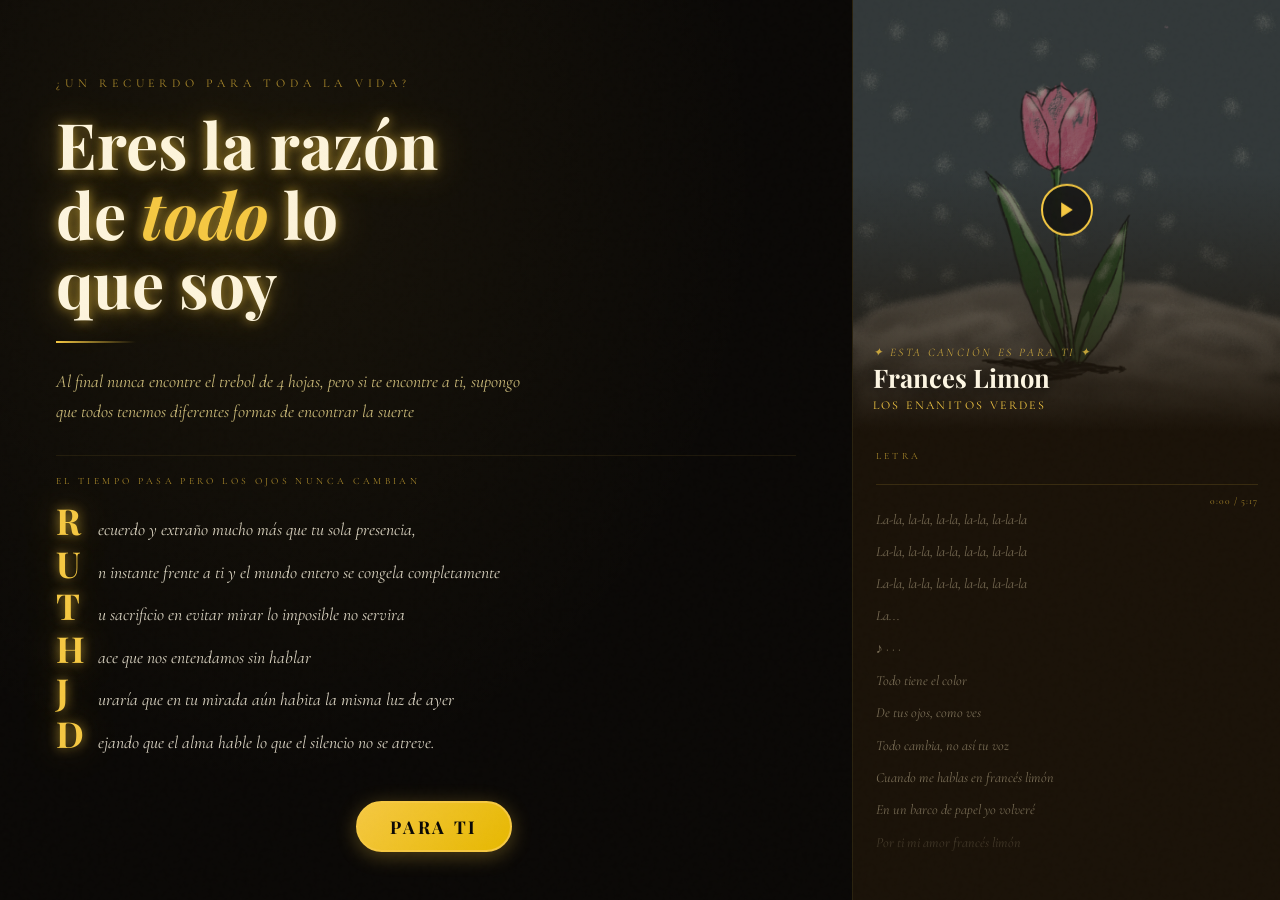
==== commit 024f42f5: "modificacin de botton" ====
--- a/index.html
+++ b/index.html
@@ -57,6 +57,21 @@
       animation: boat-rock 3.5s ease-in-out infinite;
       transform-origin: 110px 64px;
     }
+
+
+    @keyframes pulse-gold {
+  0%, 100% { box-shadow: 0 4px 20px rgba(245,200,66,0.3); }
+  50%       { box-shadow: 0 0 0 10px rgba(245,200,66,0.15), 0 0 30px rgba(245,200,66,0.5); }
+}
+
+@media (max-width: 700px) {
+  .greetings {
+    animation: pulse-gold 2s ease-in-out infinite;
+  }
+  .greetings:hover {
+    animation: none;
+  }
+}
 
     @keyframes boat-rock {
 
@@ -735,6 +750,32 @@
         font-size: 0.95rem;
       }
     }
+
+    .song-dedication {
+  position: absolute;
+  bottom: 4.5rem;
+  left: 1.2rem;
+  right: 1.2rem;
+  font-family: 'Cormorant Garamond', serif;
+  font-size: 0.72rem;
+  font-style: italic;
+  letter-spacing: 0.2em;
+  color: var(--gold);
+  opacity: 0.75;
+  text-transform: uppercase;
+}
+
+.btn-hint {
+  text-align: center;
+  font-family: 'Cormorant Garamond', serif;
+  font-style: italic;
+  font-size: 0.7rem;
+  letter-spacing: 0.2em;
+  color: var(--gold-dim);
+  margin-top: 0.5rem;
+  opacity: 0;
+  animation: fadeUp 1s 3.5s forwards;  /* aparece al final de las demás animaciones */
+}
   </style>
 </head>
 
@@ -789,9 +830,10 @@
           </div>
         </div>
       </div>
-      <button class="greetings" onclick="goToFlores()">
-        Para ti
-      </button>
+<button class="greetings" onclick="goToFlores()">
+   Para ti
+</button>
+
 
     </div>
 
@@ -810,7 +852,7 @@
             <polygon points="5,3 19,12 5,21" />
           </svg>
         </div>
-
+        <p class="song-dedication">✦ Esta canción es para ti ✦</p>
         <div class="song-title-block">
           <p class="song-name" id="songNameDisplay">Nombre de la canción</p>
           <p class="song-artist" id="songArtistDisplay">Artista</p>
@@ -842,6 +884,7 @@
   <script>
     function goToFlores() {
       // Guarda el tiempo actual antes de salir
+      audio.pause();
       localStorage.setItem('audioTime', audio.currentTime);
       localStorage.setItem('audioWasPlaying', isPlaying ? '1' : '0');
       window.location.href = 'FLORES.html';
